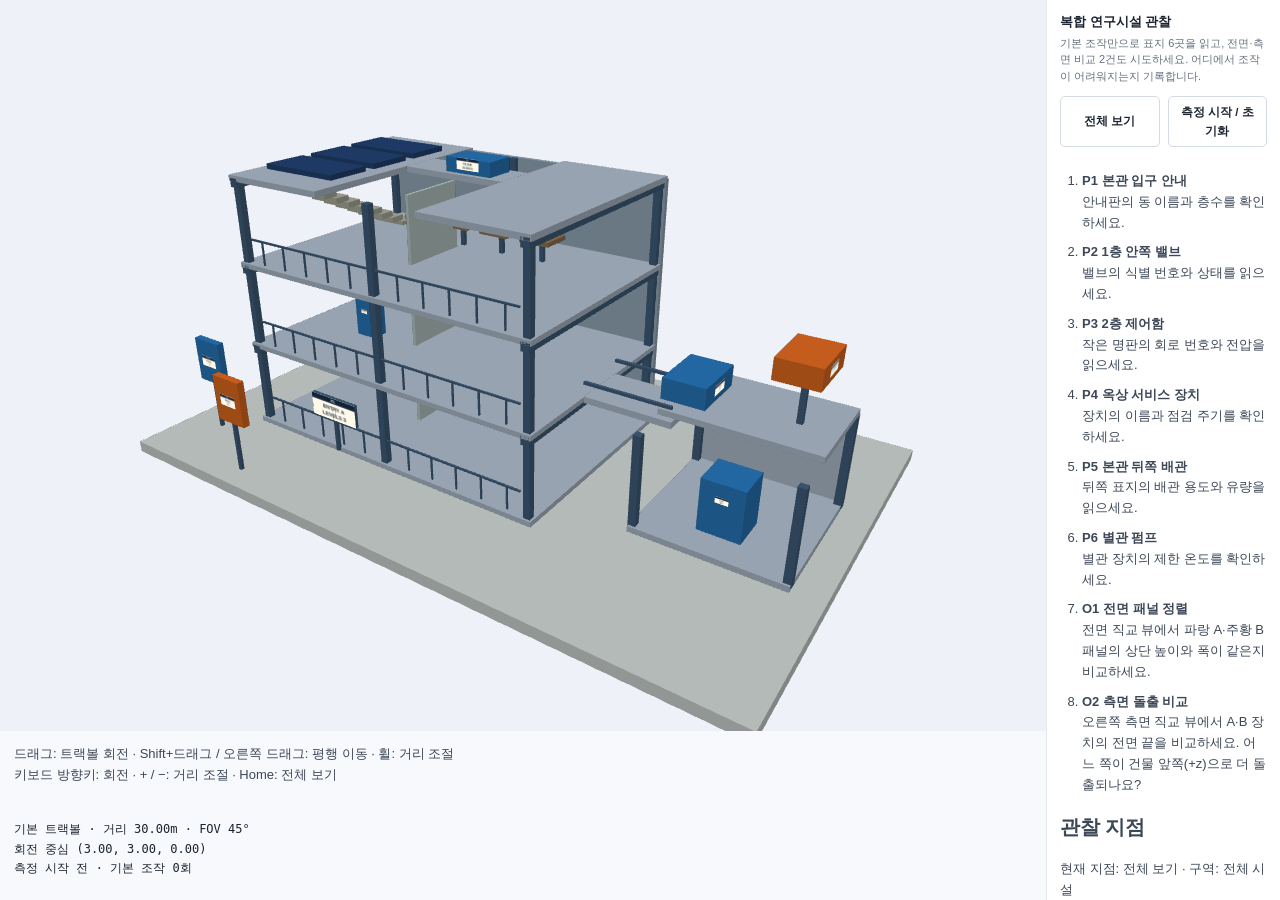
==== week4/baseline/index.html @ d069bcca "Add files via upload" ====
<!doctype html>
<html lang="ko">
  <head>
    <meta charset="utf-8" />
    <meta name="viewport" content="width=device-width, initial-scale=1" />
    <title>복합 연구시설 — 기본 트랙볼 뷰어</title>
    <link rel="stylesheet" href="demo.css" />
    <style>
      .wrap {
        grid-template-columns: minmax(0, 1fr) 18rem;
        height: 100vh;
        height: 100dvh;
        min-height: 500px;
      }
      .stage {
        display: grid;
        grid-template-rows: minmax(240px, 1fr) auto auto;
        align-items: stretch;
        justify-content: stretch;
        min-height: 0;
        overflow: auto;
      }
      .viewport {
        position: relative;
        min-height: 0;
      }
      .stage canvas {
        position: absolute;
        inset: 0;
        display: block;
        width: 100%;
        height: 100%;
        max-height: none;
        cursor: grab;
      }
      canvas:focus-visible {
        outline: 2px solid var(--d-accent);
        outline-offset: -2px;
      }
      .readings {
        padding: 10px 14px;
        white-space: pre-wrap;
        font: 12px/1.6 monospace;
        color: var(--d-ink);
      }
      .instructions {
        padding: 0 14px;
      }
      .tasks {
        padding-left: 22px;
      }
      .tasks li {
        margin: 9px 0;
      }
      .actions {
        display: flex;
        gap: 8px;
        flex-wrap: wrap;
      }
      .actions button {
        flex: 1;
      }
      @media (max-width: 900px) {
        .wrap {
          display: block;
          height: auto;
        }
        .panel {
          border-left: 0;
          max-height: none;
        }
        .stage {
          height: 100vh;
          height: 100dvh;
          min-height: 500px;
        }
      }
    </style>
  </head>
  <body>
    <div class="wrap">
      <div class="stage">
        <div class="viewport">
          <canvas
            id="cv"
            tabindex="0"
            aria-label="다층 연구시설의 3차원 모델. 드래그로 회전, Shift 드래그로 이동, 휠로 확대"
            >WebGL2를 지원하는 브라우저에서 실행하세요.</canvas
          >
        </div>
        <p class="instructions">
          드래그: 트랙볼 회전 · Shift+드래그 / 오른쪽 드래그: 평행 이동 · 휠:
          거리 조절<br />키보드 방향키: 회전 · + / −: 거리 조절 · Home: 전체
          보기
        </p>
        <pre class="readings" id="readings"></pre>
      </div>
      <div class="panel">
        <h1>복합 연구시설 관찰</h1>
        <p class="sub">
          기본 조작만으로 표지 6곳을 읽고, 전면·측면 비교 2건도 시도하세요.
          어디에서 조작이 어려워지는지 기록합니다.
        </p>
        <div class="actions">
          <button class="btn" id="home" type="button">전체 보기</button
          ><button class="btn" id="measure" type="button">
            측정 시작 / 초기화
          </button>
        </div>
        <ol class="tasks" id="tasks"></ol>
        <div id="student-ui"></div>
        <p class="note">
          건물 규모 약 20m · 가장 작은 명판 폭 0.28m. 전체 보기와 세부 관찰에
          필요한 시점이 다릅니다. 명판은 한쪽 면에만 글자가 있습니다. O1·O2는
          글자가 아니라 높이·폭·돌출을 비교하는 과제입니다.
        </p>
      </div>
    </div>
    <script src="demo.js"></script>
    <script src="d04-inspection-model.js?v=3f1b6bc733"></script>
    <script src="d04-inspection-controls.js"></script>
    <script src="d04-inspection-viewer.js?v=8a4c2fbf62"></script>
    <script src="d04-inspection-student.js?v=20260930-1"></script>
  </body>
</html>
---- week4/baseline/demo.css ----
/* 강의 자료 인터랙티브 예제 공용 스타일 — 홈페이지와 같은 밝고 단정한 톤 */

/* 테마는 세 곳에서 정해진다.
   1) 강의 페이지 안에 들어가 있으면 부모의 밝은/어두운 설정 (data-theme)
   2) 단독으로 열면 OS 설정 (prefers-color-scheme)
   3) ?theme=light|dark 로 직접 지정
   그래서 밝은 값을 기본으로 두고, 어두운 값을 두 조건에 각각 다시 적어 준다. */

:root {
  --d-accent: #1f6feb;
  --d-accent-soft: #eaf1fe;
  --d-ink: #1c2430;
  --d-ink-soft: #3c4757;
  --d-muted: #64707f;
  --d-bg: #ffffff;
  --d-bg-soft: #f7f9fc;
  --d-line: #e3e8ef;
  --d-line-strong: #d3dae4;

  /* 3D 장면 — 배경과 보조선 */
  --d-canvas: #eef2f8;
  --d-grid: #cdd7e5;
  --d-axis: #7d8b9e;
  --d-ghost: #5f6b7d;
  --d-hint: #97a4b5;

  /* 벡터·물체를 구분하는 색 (배경 대비에 맞춰 조정) */
  --d-vec-a: #1f6feb;
  --d-vec-b: #0b7d67;
  --d-vec-c: #d2600f;
  --d-trail: #157f6a;
}

@media (prefers-color-scheme: dark) {
  :root:not([data-theme="light"]) {
    --d-accent: #7aaeff;
    --d-accent-soft: #1b2432;
    --d-ink: #e7ecf3;
    --d-ink-soft: #cbd4e1;
    --d-muted: #9aa7b8;
    --d-bg: #1a212c;
    --d-bg-soft: #161c26;
    --d-line: #2c3542;
    --d-line-strong: #3a4553;

    /* 3D 장면 — 배경과 보조선 */
    --d-canvas: #0a0d14;
    --d-grid: #242e42;
    --d-axis: #57667f;
    --d-ghost: #8c93a6;
    --d-hint: #59647a;

    /* 벡터·물체를 구분하는 색 (배경 대비에 맞춰 조정) */
    --d-vec-a: #5ca8fa;
    --d-vec-b: #33b88c;
    --d-vec-c: #ff8c4d;
    --d-trail: #38705f;
  }
}

:root[data-theme="dark"] {
  --d-accent: #7aaeff;
  --d-accent-soft: #1b2432;
  --d-ink: #e7ecf3;
  --d-ink-soft: #cbd4e1;
  --d-muted: #9aa7b8;
  --d-bg: #1a212c;
  --d-bg-soft: #161c26;
  --d-line: #2c3542;
  --d-line-strong: #3a4553;

  /* 3D 장면 — 배경과 보조선 */
  --d-canvas: #0a0d14;
  --d-grid: #242e42;
  --d-axis: #57667f;
  --d-ghost: #8c93a6;
  --d-hint: #59647a;

  /* 벡터·물체를 구분하는 색 (배경 대비에 맞춰 조정) */
  --d-vec-a: #5ca8fa;
  --d-vec-b: #33b88c;
  --d-vec-c: #ff8c4d;
  --d-trail: #38705f;
}

* {
  box-sizing: border-box;
}

html,
body {
  margin: 0;
  padding: 0;
  background: var(--d-bg);
  color: var(--d-ink-soft);
  font:
    13px/1.6 -apple-system,
    BlinkMacSystemFont,
    "Segoe UI",
    "Noto Sans KR",
    "Malgun Gothic",
    Roboto,
    sans-serif;
}

.wrap {
  display: grid;
  grid-template-columns: 1fr 15rem;
  gap: 0;
  height: 100vh;
}

.stage {
  position: relative;
  display: flex;
  align-items: center;
  justify-content: center;
  min-width: 0;
  background: var(--d-bg-soft);
  overflow: hidden;
}

.stage canvas {
  display: block;
  max-width: 100%;
  max-height: 100%;
}

.readout {
  position: absolute;
  top: 8px;
  left: 8px;
  padding: 5px 9px;
  border: 1px solid var(--d-line-strong);
  border-radius: 6px;
  background: color-mix(in srgb, var(--d-bg) 88%, transparent);
  color: var(--d-ink);
  font-family: ui-monospace, SFMono-Regular, Menlo, Consolas, monospace;
  font-size: 11px;
  line-height: 1.6;
  white-space: pre;
  pointer-events: none;
}

.panel {
  padding: 12px 13px 16px;
  border-left: 1px solid var(--d-line);
  background: var(--d-bg);
  overflow-y: auto;
}

.panel h1 {
  margin: 0 0 2px;
  color: var(--d-ink);
  font-size: 13px;
  font-weight: 700;
}

.panel .sub {
  margin: 0 0 12px;
  color: var(--d-muted);
  font-size: 11px;
  line-height: 1.5;
}

.ctl {
  margin-bottom: 11px;
}

.ctl label {
  display: flex;
  justify-content: space-between;
  align-items: baseline;
  gap: 6px;
  margin-bottom: 3px;
  color: var(--d-ink);
  font-size: 11.5px;
  font-weight: 600;
}

.ctl label .val {
  color: var(--d-accent);
  font-family: ui-monospace, SFMono-Regular, Menlo, Consolas, monospace;
  font-size: 11px;
  font-weight: 700;
}

.ctl input[type="range"] {
  width: 100%;
  height: 18px;
  margin: 0;
  accent-color: var(--d-accent);
  cursor: pointer;
}

.ctl select {
  width: 100%;
  padding: 4px 6px;
  border: 1px solid var(--d-line-strong);
  border-radius: 5px;
  background: var(--d-bg);
  color: var(--d-ink);
  font: inherit;
  font-size: 11.5px;
}

.ctl.check label {
  justify-content: flex-start;
  cursor: pointer;
}

.ctl.check input {
  accent-color: var(--d-accent);
  margin: 0 6px 0 0;
}

.ctl .hint {
  margin-top: 2px;
  color: var(--d-muted);
  font-size: 10.5px;
  line-height: 1.5;
}

.note {
  margin-top: 12px;
  padding: 8px 9px;
  border: 1px solid var(--d-line);
  border-left: 2px solid var(--d-accent);
  border-radius: 5px;
  background: var(--d-bg-soft);
  color: var(--d-ink-soft);
  font-size: 11px;
  line-height: 1.6;
}

.note b {
  color: var(--d-ink);
}

.btn {
  width: 100%;
  padding: 6px 8px;
  margin-bottom: 11px;
  border: 1px solid var(--d-line-strong);
  border-radius: 5px;
  background: var(--d-bg);
  color: var(--d-ink);
  font: inherit;
  font-size: 11.5px;
  font-weight: 600;
  cursor: pointer;
}

.btn:hover {
  border-color: var(--d-accent);
  color: var(--d-accent);
}

.err {
  padding: 12px;
  color: #b4232a;
  font-family: ui-monospace, monospace;
  font-size: 11px;
  white-space: pre-wrap;
}

/* 성분 직접 입력 패널 — 슬라이더 대신 x, y, z 를 그대로 넣는다 */

.ctl[hidden] {
  display: none !important;
} /* .ctl 의 display 규칙보다 우선하도록 */

.comp {
  display: none;
  margin: 2px 0 12px;
}
.comp.on {
  display: block;
}

.comp-row {
  display: flex;
  align-items: center;
  gap: 5px;
  margin-bottom: 5px;
}

.comp-row > span {
  flex: 0 0 1.15rem;
  color: var(--d-ink);
  font-size: 11.5px;
  font-weight: 700;
}

.comp input {
  flex: 1 1 0;
  min-width: 0;
  padding: 4px 5px;
  border: 1px solid var(--d-line-strong);
  border-radius: 5px;
  background: var(--d-bg);
  color: var(--d-accent);
  font-family: ui-monospace, Menlo, Consolas, monospace;
  font-size: 11.5px;
  font-weight: 600;
  text-align: center;
}

.comp input:focus {
  outline: none;
  border-color: var(--d-accent);
}
.comp input.bad {
  border-color: #b4232a;
  color: #b4232a;
}

.comp-hint {
  margin-top: 3px;
  color: var(--d-muted);
  font-size: 10.5px;
  line-height: 1.55;
}

@media (max-width: 620px) {
  .wrap {
    grid-template-columns: 1fr;
    grid-template-rows: 1fr auto;
  }
  .panel {
    border-left: 0;
    border-top: 1px solid var(--d-line);
    max-height: 46vh;
  }
}
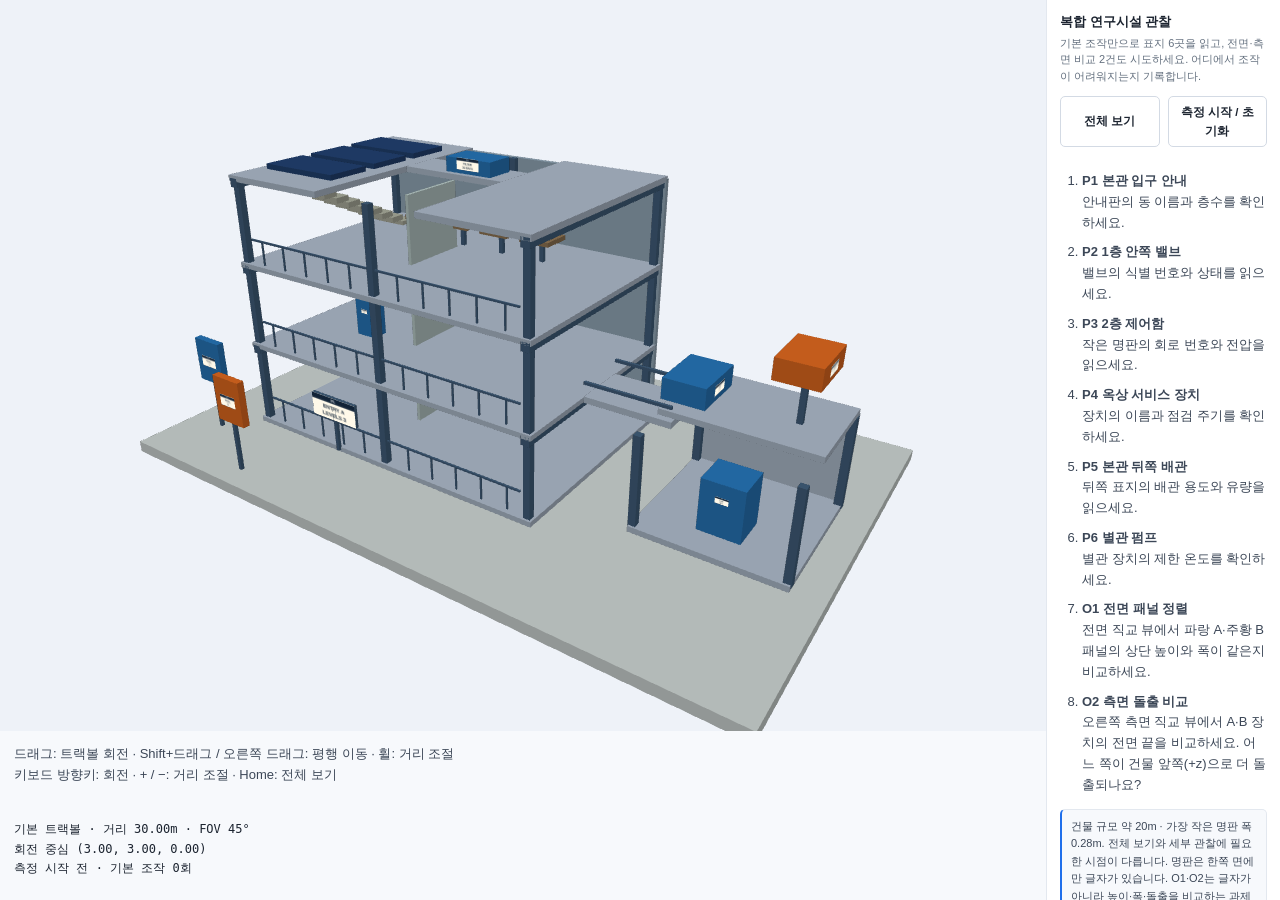
==== commit 3b2e0982: "Add files via upload" ====
--- a/week4/baseline/index.html
+++ b/week4/baseline/index.html
@@ -120,6 +120,6 @@
     <script src="d04-inspection-model.js?v=3f1b6bc733"></script>
     <script src="d04-inspection-controls.js"></script>
     <script src="d04-inspection-viewer.js?v=8a4c2fbf62"></script>
-    <script src="d04-inspection-student.js?v=20260930-1"></script>
+    <script src="d04-inspection-student.js?v=e71bc4da3b"></script>
   </body>
 </html>
--- a/week4/baseline/demo.css
+++ b/week4/baseline/demo.css
@@ -42,14 +42,14 @@
     --d-bg-soft: #161c26;
     --d-line: #2c3542;
     --d-line-strong: #3a4553;
-
+  
     /* 3D 장면 — 배경과 보조선 */
     --d-canvas: #0a0d14;
     --d-grid: #242e42;
     --d-axis: #57667f;
     --d-ghost: #8c93a6;
     --d-hint: #59647a;
-
+  
     /* 벡터·물체를 구분하는 색 (배경 대비에 맞춰 조정) */
     --d-vec-a: #5ca8fa;
     --d-vec-b: #33b88c;
@@ -83,24 +83,15 @@
   --d-trail: #38705f;
 }
 
-* {
-  box-sizing: border-box;
-}
-
-html,
-body {
+* { box-sizing: border-box; }
+
+html, body {
   margin: 0;
   padding: 0;
   background: var(--d-bg);
   color: var(--d-ink-soft);
-  font:
-    13px/1.6 -apple-system,
-    BlinkMacSystemFont,
-    "Segoe UI",
-    "Noto Sans KR",
-    "Malgun Gothic",
-    Roboto,
-    sans-serif;
+  font: 13px/1.6 -apple-system, BlinkMacSystemFont, "Segoe UI", "Noto Sans KR",
+        "Malgun Gothic", Roboto, sans-serif;
 }
 
 .wrap {
@@ -163,9 +154,7 @@
   line-height: 1.5;
 }
 
-.ctl {
-  margin-bottom: 11px;
-}
+.ctl { margin-bottom: 11px; }
 
 .ctl label {
   display: flex;
@@ -209,10 +198,7 @@
   cursor: pointer;
 }
 
-.ctl.check input {
-  accent-color: var(--d-accent);
-  margin: 0 6px 0 0;
-}
+.ctl.check input { accent-color: var(--d-accent); margin: 0 6px 0 0; }
 
 .ctl .hint {
   margin-top: 2px;
@@ -233,9 +219,7 @@
   line-height: 1.6;
 }
 
-.note b {
-  color: var(--d-ink);
-}
+.note b { color: var(--d-ink); }
 
 .btn {
   width: 100%;
@@ -251,10 +235,7 @@
   cursor: pointer;
 }
 
-.btn:hover {
-  border-color: var(--d-accent);
-  color: var(--d-accent);
-}
+.btn:hover { border-color: var(--d-accent); color: var(--d-accent); }
 
 .err {
   padding: 12px;
@@ -266,17 +247,10 @@
 
 /* 성분 직접 입력 패널 — 슬라이더 대신 x, y, z 를 그대로 넣는다 */
 
-.ctl[hidden] {
-  display: none !important;
-} /* .ctl 의 display 규칙보다 우선하도록 */
-
-.comp {
-  display: none;
-  margin: 2px 0 12px;
-}
-.comp.on {
-  display: block;
-}
+.ctl[hidden] { display: none !important; }   /* .ctl 의 display 규칙보다 우선하도록 */
+
+.comp { display: none; margin: 2px 0 12px; }
+.comp.on { display: block; }
 
 .comp-row {
   display: flex;
@@ -306,14 +280,8 @@
   text-align: center;
 }
 
-.comp input:focus {
-  outline: none;
-  border-color: var(--d-accent);
-}
-.comp input.bad {
-  border-color: #b4232a;
-  color: #b4232a;
-}
+.comp input:focus { outline: none; border-color: var(--d-accent); }
+.comp input.bad { border-color: #b4232a; color: #b4232a; }
 
 .comp-hint {
   margin-top: 3px;
@@ -323,13 +291,6 @@
 }
 
 @media (max-width: 620px) {
-  .wrap {
-    grid-template-columns: 1fr;
-    grid-template-rows: 1fr auto;
-  }
-  .panel {
-    border-left: 0;
-    border-top: 1px solid var(--d-line);
-    max-height: 46vh;
-  }
-}
+  .wrap { grid-template-columns: 1fr; grid-template-rows: 1fr auto; }
+  .panel { border-left: 0; border-top: 1px solid var(--d-line); max-height: 46vh; }
+}
